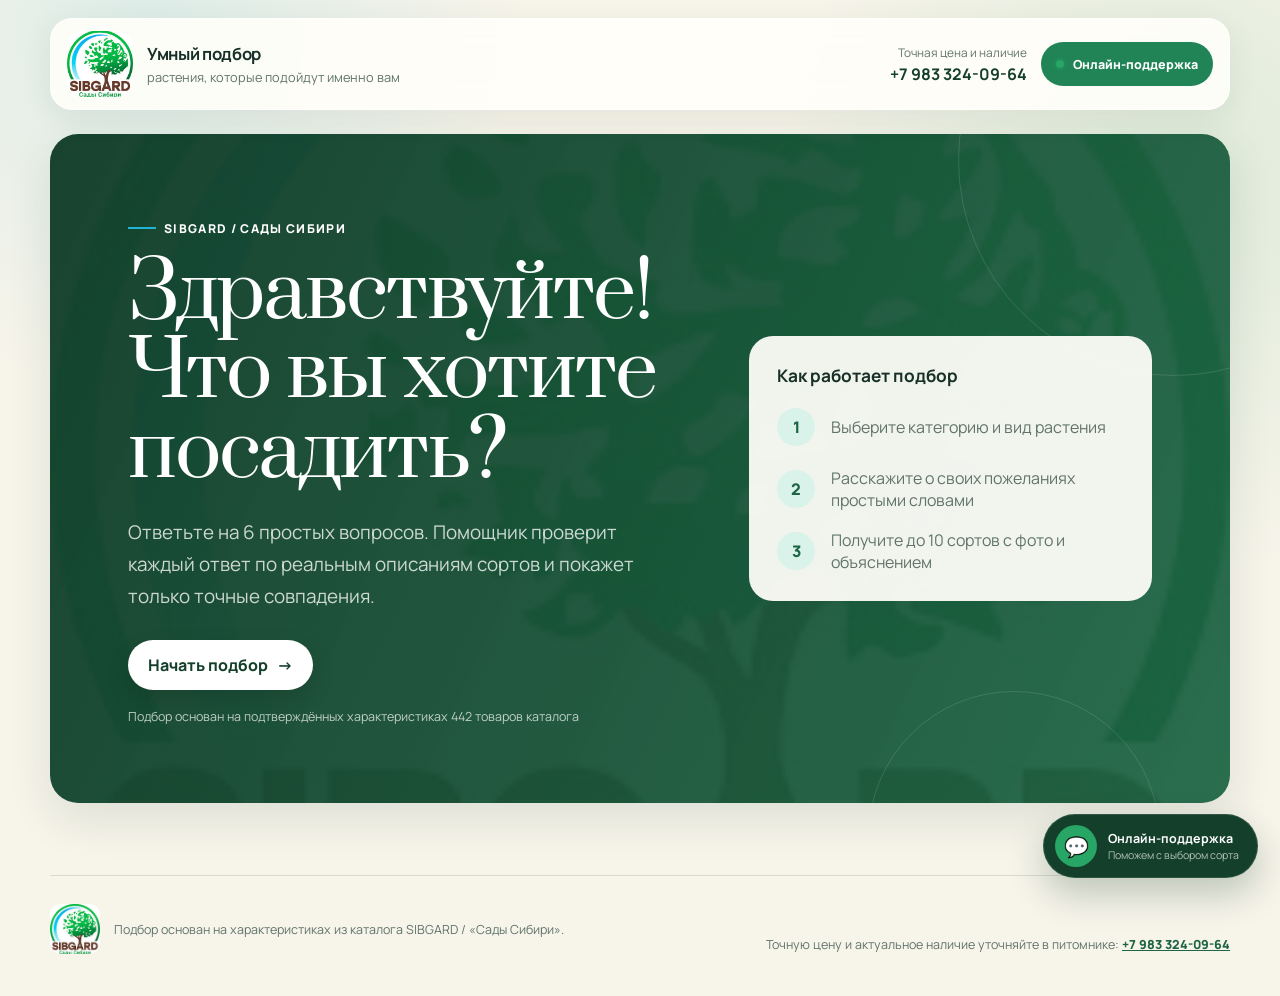
==== index.html @ 23dcd030 "Publish SIBGARD plant assistant" ====
<!doctype html>
<html lang="ru">
  <head>
    <meta charset="UTF-8" />
    <meta name="viewport" content="width=device-width, initial-scale=1.0" />
    <meta
      name="description"
      content="Умный помощник SIBGARD подбирает растения из каталога «Сады Сибири» по простым понятным вопросам."
    />
    <title>Умный подбор растений — SIBGARD</title>
    <link rel="preconnect" href="https://online.moysklad.ru" />
    <link rel="stylesheet" href="styles.css?v=20260725-1" />
  </head>
  <body>
    <header class="site-header">
      <button class="brand" type="button" data-action="home" aria-label="На главную">
        <img src="assets/sibgard-logo.jpg" alt="SIBGARD — Сады Сибири" />
        <span>
          <strong>Умный подбор</strong>
          <small>растения, которые подойдут именно вам</small>
        </span>
      </button>
      <div class="header-actions">
        <a class="header-phone" href="tel:+79833240964">
          <span>Точная цена и наличие</span>
          <strong>+7 983 324-09-64</strong>
        </a>
        <button class="header-support" type="button" data-action="support-open">
          <span class="status-dot"></span>
          Онлайн-поддержка
        </button>
      </div>
    </header>

    <main id="app" tabindex="-1" aria-live="polite"></main>

    <button class="support-fab" type="button" data-action="support-open" aria-controls="support-panel">
      <span class="support-fab-icon" aria-hidden="true">💬</span>
      <span><strong>Онлайн-поддержка</strong><small>Поможем с выбором сорта</small></span>
    </button>

    <aside class="support-panel" id="support-panel" aria-label="Онлайн-поддержка" aria-hidden="true" hidden>
      <div class="support-panel-head">
        <div>
          <span class="status-dot"></span>
          <strong>Поддержка SIBGARD</strong>
        </div>
        <button type="button" data-action="support-close" aria-label="Закрыть поддержку">×</button>
      </div>
      <div class="support-log" id="support-log" aria-live="polite">
        <div class="support-message bot-message">
          <img src="assets/sibgard-logo.jpg" alt="" />
          <p>Здравствуйте! Я онлайн-консультант SIBGARD. Напишите название растения, сорта или свой вопрос — отвечу прямо здесь.</p>
        </div>
      </div>
      <div class="support-suggestions" aria-label="Быстрые вопросы">
        <button type="button" data-support-question="Найти яблоню">Найти яблоню</button>
        <button type="button" data-support-question="Как узнать точную цену?">Узнать цену</button>
        <button type="button" data-support-question="Помоги выбрать растение">Помочь с выбором</button>
      </div>
      <form class="support-form" id="support-form">
        <label class="sr-only" for="support-input">Вопрос онлайн-консультанту</label>
        <input id="support-input" type="text" autocomplete="off" placeholder="Напишите вопрос…" maxlength="180" required />
        <button type="submit" aria-label="Отправить вопрос">→</button>
      </form>
      <small>Консультант ищет ответы по каталогу. Точную цену и наличие подтвердит питомник по <a href="tel:+79833240964">+7 983 324-09-64</a>.</small>
    </aside>

    <footer class="site-footer">
      <div>
        <img src="assets/sibgard-logo.jpg" alt="" />
        <p>Подбор основан на характеристиках из каталога SIBGARD / «Сады Сибири».</p>
      </div>
      <p>
        Точную цену и актуальное наличие уточняйте в питомнике:
        <a href="tel:+79833240964">+7 983 324-09-64</a>
      </p>
    </footer>

    <script src="data/catalog.js?v=20260725-1"></script>
    <script src="data/branches.js?v=20260725-1"></script>
    <script src="app.js?v=20260725-1"></script>
  </body>
</html>
---- styles.css ----
@import url('https://fonts.googleapis.com/css2?family=Manrope:wght@400;500;600;700;800&family=Prata&display=swap');

:root {
  --green-950: #143f2b;
  --green-800: #1d6543;
  --green-700: #208456;
  --green-600: #27a665;
  --green-100: #e8f6ee;
  --mint: #d9f3eb;
  --sky: #1fb4d5;
  --brown: #6c3524;
  --cream: #f7f4ea;
  --paper: #fffef9;
  --ink: #173027;
  --muted: #60746b;
  --line: #dbe7de;
  --warning: #fff4d8;
  --shadow: 0 16px 45px rgba(20, 63, 43, 0.11);
  --radius-lg: 28px;
  --radius-md: 18px;
  --radius-sm: 12px;
}

* {
  box-sizing: border-box;
}

html {
  scroll-behavior: smooth;
  max-width: 100%;
  overflow-x: clip;
}

body {
  margin: 0;
  color: var(--ink);
  background:
    radial-gradient(circle at 12% 3%, rgba(31, 180, 213, 0.12), transparent 23rem),
    radial-gradient(circle at 92% 18%, rgba(39, 166, 101, 0.12), transparent 25rem),
    var(--cream);
  font-family: 'Manrope', system-ui, -apple-system, BlinkMacSystemFont, 'Segoe UI', sans-serif;
  min-height: 100vh;
  max-width: 100%;
  overflow-x: clip;
}

button,
a {
  font: inherit;
}

button {
  color: inherit;
}

button:focus-visible,
a:focus-visible {
  outline: 3px solid rgba(31, 180, 213, 0.55);
  outline-offset: 3px;
}

.site-header {
  width: min(1180px, calc(100% - 32px));
  min-height: 92px;
  margin: 18px auto 0;
  padding: 12px 16px;
  display: flex;
  align-items: center;
  justify-content: space-between;
  gap: 24px;
  background: rgba(255, 254, 249, 0.92);
  border: 1px solid rgba(255, 255, 255, 0.75);
  border-radius: 22px;
  box-shadow: 0 8px 30px rgba(20, 63, 43, 0.08);
  backdrop-filter: blur(15px);
  position: relative;
  z-index: 5;
}

.brand {
  min-width: 0;
  padding: 0;
  display: flex;
  align-items: center;
  gap: 14px;
  text-align: left;
  background: transparent;
  border: 0;
  cursor: pointer;
}

.brand img {
  width: 66px;
  height: 66px;
  object-fit: cover;
  border-radius: 15px;
}

.brand span {
  min-width: 0;
  display: grid;
  gap: 3px;
}

.brand strong {
  font-size: 1.05rem;
  letter-spacing: -0.02em;
}

.brand small {
  color: var(--muted);
  font-size: 0.8rem;
}

.header-phone {
  display: grid;
  gap: 2px;
  text-align: right;
  color: var(--green-950);
  text-decoration: none;
}

.header-phone span {
  color: var(--muted);
  font-size: 0.74rem;
}

.header-phone strong {
  font-size: 1rem;
}

.header-actions {
  min-width: 0;
  display: flex;
  align-items: center;
  gap: 14px;
}

.header-support {
  min-height: 44px;
  padding: 10px 15px;
  display: inline-flex;
  align-items: center;
  gap: 9px;
  color: white;
  background: var(--green-700);
  border: 0;
  border-radius: 999px;
  font-size: 0.78rem;
  font-weight: 800;
  cursor: pointer;
}

#app {
  width: min(1180px, calc(100% - 32px));
  margin: 24px auto 72px;
  min-height: 62vh;
}

.hero {
  min-height: 510px;
  padding: clamp(32px, 7vw, 78px);
  display: grid;
  grid-template-columns: minmax(0, 1.15fr) minmax(300px, 0.85fr);
  align-items: center;
  gap: clamp(26px, 6vw, 80px);
  color: white;
  background:
    linear-gradient(115deg, rgba(20, 63, 43, 0.98), rgba(29, 101, 67, 0.94)),
    url('assets/sibgard-logo.jpg') center/cover;
  border-radius: var(--radius-lg);
  overflow: hidden;
  position: relative;
  box-shadow: var(--shadow);
}

.hero::before,
.hero::after {
  content: '';
  position: absolute;
  border: 1px solid rgba(255, 255, 255, 0.12);
  border-radius: 50%;
}

.hero::before {
  width: 430px;
  height: 430px;
  right: -160px;
  top: -190px;
}

.hero::after {
  width: 290px;
  height: 290px;
  right: 70px;
  bottom: -180px;
}

.eyebrow {
  display: inline-flex;
  align-items: center;
  gap: 8px;
  margin: 0 0 18px;
  color: inherit;
  font-size: 0.76rem;
  font-weight: 800;
  letter-spacing: 0.11em;
  text-transform: uppercase;
}

.eyebrow::before {
  content: '';
  width: 28px;
  height: 2px;
  background: var(--sky);
}

h1,
h2,
h3,
p {
  margin-top: 0;
}

h1,
h2 {
  font-family: 'Prata', Georgia, serif;
  font-weight: 400;
  letter-spacing: -0.025em;
}

.hero h1 {
  max-width: 680px;
  margin-bottom: 22px;
  font-size: clamp(2.5rem, 6vw, 5.2rem);
  line-height: 1.04;
}

.hero-copy > p:not(.eyebrow) {
  max-width: 630px;
  margin-bottom: 28px;
  color: rgba(255, 255, 255, 0.78);
  font-size: clamp(1rem, 1.8vw, 1.18rem);
  line-height: 1.7;
}

.primary-button,
.secondary-button,
.link-button {
  min-height: 50px;
  padding: 13px 20px;
  display: inline-flex;
  align-items: center;
  justify-content: center;
  gap: 9px;
  border-radius: 999px;
  font-weight: 750;
  text-decoration: none;
  cursor: pointer;
  transition: transform 160ms ease, box-shadow 160ms ease, background 160ms ease;
}

.primary-button {
  color: var(--green-950);
  background: white;
  border: 0;
  box-shadow: 0 10px 25px rgba(0, 0, 0, 0.12);
}

.primary-button.green {
  color: white;
  background: var(--green-700);
}

.secondary-button {
  color: var(--green-950);
  background: transparent;
  border: 1px solid var(--line);
}

.link-button {
  min-height: 44px;
  color: var(--green-800);
  background: var(--green-100);
  border: 0;
}

.primary-button:hover,
.secondary-button:hover,
.link-button:hover {
  transform: translateY(-2px);
  box-shadow: 0 10px 24px rgba(20, 63, 43, 0.12);
}

.hero-panel {
  padding: 28px;
  color: var(--ink);
  background: rgba(255, 254, 249, 0.94);
  border-radius: 24px;
  position: relative;
  z-index: 1;
}

.hero-panel strong {
  display: block;
  margin-bottom: 18px;
  font-size: 1.08rem;
}

.hero-panel ol {
  margin: 0;
  padding: 0;
  display: grid;
  gap: 18px;
  list-style: none;
  counter-reset: steps;
}

.hero-panel li {
  min-height: 44px;
  display: grid;
  grid-template-columns: 42px 1fr;
  align-items: center;
  gap: 12px;
  color: var(--muted);
  counter-increment: steps;
}

.hero-panel li::before {
  content: counter(steps);
  width: 38px;
  height: 38px;
  display: grid;
  place-items: center;
  color: var(--green-800);
  background: var(--mint);
  border-radius: 50%;
  font-weight: 800;
}

.catalog-note {
  margin-top: 18px;
  color: rgba(255, 255, 255, 0.72);
  font-size: 0.78rem;
}

.section-shell {
  padding: clamp(26px, 5vw, 52px);
  background: rgba(255, 254, 249, 0.93);
  border: 1px solid rgba(255, 255, 255, 0.8);
  border-radius: var(--radius-lg);
  box-shadow: var(--shadow);
}

.section-head {
  max-width: 760px;
  margin-bottom: 28px;
}

.section-head h1,
.section-head h2 {
  margin-bottom: 12px;
  font-size: clamp(2rem, 4vw, 3.25rem);
  line-height: 1.12;
}

.section-head p {
  color: var(--muted);
  line-height: 1.65;
}

.breadcrumbs {
  margin-bottom: 24px;
  display: flex;
  align-items: center;
  flex-wrap: wrap;
  gap: 8px;
  color: var(--muted);
  font-size: 0.84rem;
}

.breadcrumbs button {
  padding: 0;
  color: var(--green-800);
  background: none;
  border: 0;
  cursor: pointer;
}

.groups-grid {
  display: grid;
  grid-template-columns: repeat(3, minmax(0, 1fr));
  gap: 16px;
}

.quick-search {
  margin: 0 0 26px;
  padding: 20px;
  background: linear-gradient(135deg, #edf8f2, #eef8fb);
  border: 1px solid #d2e8da;
  border-radius: 18px;
}

.quick-search > label {
  margin-bottom: 9px;
  display: block;
  font-size: 0.88rem;
  font-weight: 800;
}

.quick-search-field {
  min-height: 54px;
  padding: 5px 6px 5px 16px;
  display: grid;
  grid-template-columns: auto 1fr auto;
  align-items: center;
  gap: 10px;
  background: white;
  border: 1px solid var(--line);
  border-radius: 999px;
}

.quick-search-field > span {
  color: var(--green-700);
  font-size: 1.5rem;
  line-height: 1;
}

.quick-search-field input {
  min-width: 0;
  padding: 9px 0;
  color: var(--ink);
  background: transparent;
  border: 0;
  outline: 0;
}

.quick-search-field button {
  min-height: 42px;
  padding: 9px 20px;
  color: white;
  background: var(--green-700);
  border: 0;
  border-radius: 999px;
  font-weight: 800;
  cursor: pointer;
}

.quick-search > small {
  margin: 8px 5px 0;
  display: block;
  color: var(--muted);
  font-size: 0.68rem;
}

.quick-search-results:not(:empty) {
  margin: -8px 0 28px;
}

.search-result-head {
  margin-bottom: 10px;
  display: flex;
  align-items: center;
  justify-content: space-between;
  gap: 12px;
}

.search-result-head button {
  padding: 5px 0;
  color: var(--green-800);
  background: none;
  border: 0;
  cursor: pointer;
}

.search-result-list {
  display: grid;
  grid-template-columns: repeat(2, minmax(0, 1fr));
  gap: 10px;
}

.search-result-card {
  min-width: 0;
  padding: 10px;
  display: grid;
  grid-template-columns: 62px minmax(0, 1fr) auto;
  align-items: center;
  gap: 11px;
  background: white;
  border: 1px solid var(--line);
  border-radius: 15px;
}

.search-result-card img {
  width: 62px;
  height: 62px;
  object-fit: cover;
  border-radius: 11px;
}

.search-result-card > div {
  min-width: 0;
  display: grid;
  gap: 2px;
}

.search-result-card small {
  color: var(--green-700);
  font-size: 0.63rem;
}

.search-result-card strong {
  overflow: hidden;
  font-size: 0.76rem;
  text-overflow: ellipsis;
  white-space: nowrap;
}

.search-result-card span {
  color: var(--brown);
  font-size: 0.76rem;
  font-weight: 800;
}

.search-result-card em {
  color: var(--green-700);
  font-size: 0.61rem;
  font-style: normal;
  font-weight: 750;
}

.search-result-card button,
.search-result-card a {
  padding: 7px 10px;
  color: var(--green-800);
  background: var(--green-100);
  border: 0;
  border-radius: 999px;
  font-size: 0.64rem;
  font-weight: 750;
  text-decoration: none;
  cursor: pointer;
}

.search-result-card a {
  grid-column: 3;
  text-align: center;
}

.search-empty {
  padding: 17px 19px;
  color: var(--muted);
  background: #f8faf8;
  border: 1px dashed #b9d1c1;
  border-radius: 14px;
  font-size: 0.82rem;
}

.group-card {
  min-height: 295px;
  padding: 0;
  display: grid;
  grid-template-rows: 170px 1fr;
  text-align: left;
  background: var(--paper);
  border: 1px solid var(--line);
  border-radius: var(--radius-md);
  cursor: pointer;
  position: relative;
  overflow: hidden;
  transition: transform 180ms ease, border-color 180ms ease, box-shadow 180ms ease;
}

.group-card::after {
  content: '→';
  position: absolute;
  right: 20px;
  bottom: 20px;
  color: var(--green-700);
  font-size: 1.4rem;
}

.group-card:hover {
  transform: translateY(-4px);
  border-color: rgba(39, 166, 101, 0.45);
  box-shadow: 0 15px 32px rgba(20, 63, 43, 0.09);
}

.group-icon {
  width: 44px;
  height: 44px;
  position: absolute;
  left: 18px;
  bottom: -20px;
  display: grid;
  place-items: center;
  background: white;
  border-radius: 50%;
  box-shadow: 0 7px 20px rgba(20, 63, 43, 0.18);
  font-size: 1.35rem;
}

.group-photo-wrap {
  position: relative;
  overflow: hidden;
}

.group-photo {
  width: 100%;
  height: 100%;
  display: block;
  object-fit: cover;
  transition: transform 250ms ease;
}

.group-card:hover .group-photo {
  transform: scale(1.045);
}

.group-card-copy {
  padding: 30px 52px 20px 20px;
  display: flex;
  flex-direction: column;
  align-items: flex-start;
}

.group-card strong {
  margin-bottom: 7px;
  font-size: 1.05rem;
}

.group-card small {
  color: var(--muted);
  line-height: 1.5;
}

.species-grid {
  display: grid;
  grid-template-columns: repeat(3, minmax(0, 1fr));
  gap: 18px;
}

.species-card {
  min-height: 290px;
  padding: 0;
  display: flex;
  flex-direction: column;
  text-align: left;
  color: var(--ink);
  background-color: #fffef9;
  border: 1px solid var(--line);
  border-radius: var(--radius-md);
  overflow: hidden;
  -webkit-appearance: none;
  appearance: none;
  isolation: isolate;
  cursor: pointer;
  transition: transform 180ms ease, box-shadow 180ms ease;
}

.species-card:hover {
  transform: translateY(-4px);
  box-shadow: 0 16px 34px rgba(20, 63, 43, 0.12);
}

.species-image {
  width: 100%;
  height: 178px;
  min-height: 178px;
  flex: 0 0 178px;
  display: block;
  object-fit: cover;
  background: var(--green-100);
  background-position: center;
  background-size: cover;
}

.search-result-card img,
.product-image,
.support-product-links img {
  background-color: var(--green-100);
  background-position: center;
  background-size: cover;
}

.species-card-content {
  width: 100%;
  min-height: 0;
  padding: 18px 20px 20px;
  flex: 1 0 auto;
  display: block;
  position: relative;
  z-index: 2;
  color: var(--ink);
  background-color: #fffef9;
  -webkit-transform: translateZ(0);
  transform: translateZ(0);
}

.species-card-content strong {
  margin-bottom: 7px;
  display: block;
  font-size: 1.03rem;
}

.species-card-content small {
  margin-top: 7px;
  display: block;
  color: var(--muted);
  line-height: 1.45;
}

.species-count {
  color: var(--green-700) !important;
  font-weight: 700;
}

.helper-card .species-image-wrap {
  width: 100%;
  height: 178px;
  min-height: 178px;
  flex: 0 0 178px;
  display: grid;
  place-items: center;
  color: white;
  background: linear-gradient(135deg, var(--sky), var(--green-600));
  font-size: 4.3rem;
}

.quiz-shell {
  max-width: 900px;
  margin-inline: auto;
}

.progress-meta {
  margin-bottom: 10px;
  display: flex;
  justify-content: space-between;
  gap: 20px;
  color: var(--muted);
  font-size: 0.82rem;
}

.progress-track {
  height: 8px;
  margin-bottom: 32px;
  background: #e7eee9;
  border-radius: 999px;
  overflow: hidden;
}

.progress-value {
  height: 100%;
  background: linear-gradient(90deg, var(--sky), var(--green-600));
  border-radius: inherit;
  transition: width 220ms ease;
}

.question-number {
  margin-bottom: 12px;
  color: var(--green-700);
  font-size: 0.8rem;
  font-weight: 800;
  letter-spacing: 0.08em;
  text-transform: uppercase;
}

.question-card h1 {
  margin-bottom: 12px;
  font-size: clamp(2rem, 4vw, 3rem);
  line-height: 1.15;
}

.question-hint {
  max-width: 680px;
  margin-bottom: 26px;
  color: var(--muted);
  line-height: 1.6;
}

.answer-list {
  display: grid;
  gap: 12px;
}

.answer-button {
  min-height: 64px;
  padding: 16px 20px;
  display: flex;
  align-items: center;
  gap: 14px;
  text-align: left;
  background: white;
  border: 1px solid var(--line);
  border-radius: 15px;
  cursor: pointer;
  transition: transform 150ms ease, border-color 150ms ease, background 150ms ease;
}

.answer-button::before {
  content: '';
  flex: 0 0 22px;
  width: 22px;
  height: 22px;
  border: 2px solid #b6c8bd;
  border-radius: 50%;
}

.answer-button:hover {
  transform: translateX(4px);
  border-color: var(--green-600);
  background: var(--green-100);
}

.answer-button small {
  margin-left: auto;
  color: var(--green-700);
  font-size: 0.7rem;
  font-weight: 750;
  white-space: nowrap;
}

.answer-button:disabled {
  color: #8c9a93;
  background: #f5f7f5;
  border-color: #e5eae6;
  cursor: not-allowed;
  opacity: 0.72;
}

.answer-button:disabled:hover {
  transform: none;
  background: #f5f7f5;
}

.answer-button:disabled small {
  color: #8c9a93;
}

.answer-button.neutral {
  color: var(--muted);
  background: #f8faf8;
}

.answer-button.neutral::before {
  content: '×';
  display: grid;
  place-items: center;
  color: var(--muted);
  border: 0;
  background: #e8eee9;
}

.question-source-note {
  margin: 14px 0 0;
  padding: 11px 13px;
  color: var(--muted);
  background: #f4f8f5;
  border: 1px solid var(--line);
  border-radius: 12px;
  font-size: 0.74rem;
  line-height: 1.55;
}

.quiz-actions {
  margin-top: 26px;
  display: flex;
  gap: 12px;
}

.results-top {
  display: grid;
  grid-template-columns: minmax(0, 1fr) auto;
  align-items: end;
  gap: 24px;
}

.results-top h1 {
  margin-bottom: 10px;
  font-size: clamp(2.1rem, 4.5vw, 3.65rem);
}

.result-count {
  color: var(--green-800);
  font-weight: 800;
}

.criteria-list {
  margin: 22px 0 28px;
  display: flex;
  flex-wrap: wrap;
  gap: 8px;
}

.criterion-chip {
  padding: 8px 12px;
  color: var(--green-950);
  background: var(--mint);
  border-radius: 999px;
  font-size: 0.78rem;
  font-weight: 700;
}

.notice {
  margin: 18px 0 28px;
  padding: 18px 20px;
  display: flex;
  align-items: flex-start;
  gap: 12px;
  color: #674b16;
  background: var(--warning);
  border: 1px solid #eedcae;
  border-radius: 15px;
  line-height: 1.55;
}

.notice::before {
  content: '!';
  flex: 0 0 26px;
  width: 26px;
  height: 26px;
  display: grid;
  place-items: center;
  color: white;
  background: #b77f11;
  border-radius: 50%;
  font-weight: 900;
}

.notice a {
  color: inherit;
  font-weight: 800;
}

.products-grid {
  display: grid;
  grid-template-columns: repeat(2, minmax(0, 1fr));
  gap: 20px;
}

.product-card {
  min-width: 0;
  display: grid;
  grid-template-rows: 270px 1fr;
  background: white;
  border: 1px solid var(--line);
  border-radius: 22px;
  overflow: hidden;
}

.product-image-wrap {
  position: relative;
  background: var(--green-100);
  overflow: hidden;
}

.product-image {
  width: 100%;
  height: 100%;
  display: block;
  object-fit: cover;
  transition: transform 300ms ease;
}

.product-card:hover .product-image {
  transform: scale(1.035);
}

.availability {
  position: absolute;
  top: 16px;
  left: 16px;
  padding: 8px 11px;
  display: inline-flex;
  align-items: center;
  gap: 7px;
  color: var(--green-950);
  background: rgba(255, 255, 255, 0.94);
  border-radius: 999px;
  font-size: 0.75rem;
  font-weight: 800;
  box-shadow: 0 6px 16px rgba(20, 63, 43, 0.12);
}

.match-count {
  position: absolute;
  top: 16px;
  right: 16px;
  padding: 8px 11px;
  color: white;
  background: rgba(20, 63, 43, 0.92);
  border-radius: 999px;
  font-size: 0.72rem;
  font-weight: 800;
}

.discount-badge {
  position: absolute;
  top: 16px;
  right: 16px;
  padding: 8px 12px;
  color: #72240f;
  background: #ffe1b8;
  border: 1px solid rgba(170, 75, 27, 0.18);
  border-radius: 999px;
  font-size: 0.74rem;
  font-weight: 900;
  box-shadow: 0 6px 16px rgba(90, 40, 18, 0.14);
}

.discount-badge + .match-count {
  top: 56px;
}

.availability::before,
.status-dot {
  content: '';
  width: 8px;
  height: 8px;
  display: inline-block;
  background: var(--green-600);
  border-radius: 50%;
  box-shadow: 0 0 0 3px rgba(39, 166, 101, 0.16);
}

.product-content {
  padding: 22px;
  display: flex;
  flex-direction: column;
}

.product-content h2 {
  margin-bottom: 10px;
  font-family: 'Manrope', system-ui, sans-serif;
  font-size: 1.2rem;
  font-weight: 800;
  line-height: 1.35;
}

.price-row {
  margin-bottom: 16px;
  display: flex;
  align-items: baseline;
  justify-content: space-between;
  gap: 10px;
}

.price-stack {
  display: inline-flex;
  align-items: baseline;
  flex-wrap: wrap;
  gap: 8px;
}

.price {
  color: var(--brown);
  font-size: 1.45rem;
  font-weight: 850;
}

.old-price {
  color: #8f9691;
  font-size: 0.82rem;
  font-weight: 650;
  text-decoration-thickness: 1.5px;
}

.price-note {
  color: var(--muted);
  font-size: 0.7rem;
}

.discount-inline {
  width: fit-content;
  padding: 2px 7px;
  color: #72240f;
  background: #ffe1b8;
  border-radius: 999px;
  font-size: 0.61rem;
  font-weight: 850;
}

.product-description {
  margin-bottom: 16px;
  color: var(--muted);
  font-size: 0.87rem;
  line-height: 1.62;
}

.product-details {
  margin: -4px 0 16px;
  color: var(--muted);
  font-size: 0.8rem;
}

.product-details summary {
  width: fit-content;
  color: var(--green-800);
  font-weight: 750;
  cursor: pointer;
}

.product-details p {
  margin: 10px 0 0;
  line-height: 1.6;
}

.product-references {
  margin: -4px 0 16px;
  padding: 12px 14px;
  color: var(--muted);
  background: #f3f8f5;
  border: 1px solid var(--line);
  border-radius: 12px;
  font-size: 0.76rem;
  line-height: 1.5;
}

.product-references strong {
  display: block;
  margin-bottom: 6px;
  color: var(--green-950);
}

.product-references ul {
  margin: 0;
  padding-left: 18px;
}

.product-references a {
  color: var(--green-800);
  font-weight: 700;
}

.external-evidence-box {
  margin: -4px 0 18px;
  padding: 13px 14px;
  color: #5f4c20;
  background: #fff8df;
  border: 1px solid #ead99c;
  border-radius: 12px;
  font-size: 0.76rem;
  line-height: 1.55;
}

.external-evidence-box > strong {
  display: block;
  margin-bottom: 6px;
  color: #554214;
}

.external-evidence-box p,
.external-evidence-box ul {
  margin: 0;
}

.external-evidence-box ul {
  padding-left: 18px;
}

.external-evidence-box li + li {
  margin-top: 6px;
}

.external-evidence-box a,
.why-box a {
  color: var(--green-800);
  font-weight: 750;
}

.why-box {
  margin-bottom: 18px;
  padding: 14px;
  background: #f4f9f5;
  border-radius: 13px;
}

.why-box strong {
  display: block;
  margin-bottom: 8px;
  color: var(--green-800);
  font-size: 0.78rem;
}

.why-box ul {
  margin: 0;
  padding-left: 18px;
  color: var(--muted);
  font-size: 0.78rem;
  line-height: 1.55;
}

.why-box li + li {
  margin-top: 8px;
}

.why-box li b,
.why-box li span {
  display: block;
}

.why-box li b {
  margin-bottom: 2px;
  color: var(--ink);
}

.product-actions {
  margin-top: auto;
  display: grid;
  grid-template-columns: 1fr 1fr;
  gap: 10px;
}

.product-actions a {
  min-height: 46px;
  padding: 11px 13px;
  display: grid;
  place-items: center;
  text-align: center;
  border-radius: 999px;
  font-size: 0.78rem;
  font-weight: 800;
  text-decoration: none;
}

.buy-link {
  color: white;
  background: var(--green-700);
}

.call-link {
  color: var(--green-800);
  background: var(--green-100);
}

.no-results {
  padding: 38px;
  text-align: center;
  background: #f6faf7;
  border: 1px dashed #b9d1c1;
  border-radius: var(--radius-md);
}

.no-results h2 {
  margin-bottom: 12px;
  font-family: 'Manrope', system-ui, sans-serif;
  font-weight: 800;
}

.no-results p {
  max-width: 640px;
  margin: 0 auto 22px;
  color: var(--muted);
  line-height: 1.6;
}

.helper-results {
  display: grid;
  gap: 14px;
}

.helper-result {
  padding: 20px;
  display: flex;
  align-items: center;
  justify-content: space-between;
  gap: 20px;
  background: white;
  border: 1px solid var(--line);
  border-radius: var(--radius-md);
}

.helper-result h3 {
  margin-bottom: 6px;
}

.helper-result p {
  margin: 0;
  color: var(--muted);
  font-size: 0.85rem;
}

.support-fab {
  position: fixed;
  right: 22px;
  bottom: 22px;
  z-index: 20;
  min-height: 62px;
  padding: 10px 18px 10px 11px;
  display: flex;
  align-items: center;
  gap: 11px;
  text-align: left;
  color: white;
  background: var(--green-950);
  border: 1px solid rgba(255, 255, 255, 0.12);
  border-radius: 999px;
  box-shadow: 0 16px 35px rgba(20, 63, 43, 0.25);
  cursor: pointer;
}

.support-fab-icon {
  width: 42px;
  height: 42px;
  display: grid;
  place-items: center;
  background: var(--green-600);
  border-radius: 50%;
  font-size: 1.25rem;
}

.support-fab > span:last-child {
  display: grid;
  gap: 1px;
}

.support-fab strong {
  font-size: 0.78rem;
}

.support-fab small {
  color: rgba(255, 255, 255, 0.68);
  font-size: 0.66rem;
}

.support-panel {
  width: min(370px, calc(100% - 24px));
  max-height: min(650px, calc(100vh - 120px));
  position: fixed;
  right: 22px;
  bottom: 96px;
  z-index: 30;
  color: var(--ink);
  background: white;
  border: 1px solid var(--line);
  border-radius: 22px;
  box-shadow: 0 24px 60px rgba(20, 63, 43, 0.24);
  overflow: hidden;
}

.support-panel[hidden] {
  display: none;
}

.support-panel-head {
  padding: 17px 18px;
  display: flex;
  align-items: center;
  justify-content: space-between;
  gap: 12px;
  color: white;
  background: var(--green-950);
}

.support-panel-head > div {
  display: flex;
  align-items: center;
  gap: 10px;
}

.support-panel-head button {
  width: 34px;
  height: 34px;
  display: grid;
  place-items: center;
  color: white;
  background: rgba(255, 255, 255, 0.12);
  border: 0;
  border-radius: 50%;
  font-size: 1.35rem;
  cursor: pointer;
}

.support-log {
  max-height: 300px;
  padding: 10px 0 2px;
  overflow-y: auto;
  overscroll-behavior: contain;
}

.support-message {
  margin: 8px 16px;
  display: grid;
  grid-template-columns: 36px 1fr;
  align-items: start;
  gap: 9px;
}

.support-message img {
  width: 36px;
  height: 36px;
  object-fit: cover;
  border-radius: 10px;
}

.support-message p,
.support-message > div {
  margin: 0;
  padding: 12px 14px;
  color: var(--muted);
  background: #f1f7f3;
  border-radius: 6px 16px 16px 16px;
  font-size: 0.8rem;
  line-height: 1.55;
}

.support-message > div p {
  padding: 0;
  background: transparent;
}

.support-message a {
  color: var(--green-800);
  font-weight: 800;
}

.user-message {
  display: flex;
  justify-content: flex-end;
}

.user-message p {
  max-width: 82%;
  color: white;
  background: var(--green-700);
  border-radius: 16px 6px 16px 16px;
}

.support-suggestions {
  padding: 10px 16px 8px;
  display: flex;
  gap: 6px;
  overflow-x: auto;
  border-top: 1px solid #edf1ee;
}

.support-suggestions button {
  padding: 7px 10px;
  flex: 0 0 auto;
  color: var(--green-800);
  background: var(--green-100);
  border: 0;
  border-radius: 999px;
  font-size: 0.65rem;
  font-weight: 750;
  cursor: pointer;
}

.support-form {
  margin: 0 16px 10px;
  padding: 4px 4px 4px 13px;
  display: grid;
  grid-template-columns: 1fr 40px;
  align-items: center;
  gap: 7px;
  background: #f5f8f6;
  border: 1px solid var(--line);
  border-radius: 999px;
}

.support-form input {
  min-width: 0;
  padding: 9px 0;
  color: var(--ink);
  background: transparent;
  border: 0;
  outline: 0;
}

.support-form button {
  width: 40px;
  height: 40px;
  display: grid;
  place-items: center;
  color: white;
  background: var(--green-700);
  border: 0;
  border-radius: 50%;
  font-size: 1.1rem;
  cursor: pointer;
}

.support-category-links,
.support-product-links {
  margin-top: 9px;
  display: grid;
  gap: 6px;
}

.support-category-links button {
  padding: 8px 10px;
  color: var(--green-800);
  background: white;
  border: 1px solid var(--line);
  border-radius: 10px;
  text-align: left;
  font-size: 0.68rem;
  font-weight: 750;
  cursor: pointer;
}

.support-product-links button {
  padding: 6px;
  display: grid;
  grid-template-columns: 38px 1fr;
  align-items: center;
  gap: 8px;
  text-align: left;
  background: white;
  border: 1px solid var(--line);
  border-radius: 11px;
  cursor: pointer;
}

.support-product-links img {
  width: 38px;
  height: 38px;
  object-fit: cover;
  border-radius: 8px;
}

.support-product-links span {
  min-width: 0;
  display: grid;
  gap: 1px;
}

.support-product-links b {
  overflow: hidden;
  color: var(--ink);
  font-size: 0.68rem;
  text-overflow: ellipsis;
  white-space: nowrap;
}

.support-product-links small {
  color: var(--brown);
  font-size: 0.64rem;
  font-weight: 800;
}

.support-panel > small {
  padding: 0 18px 14px;
  display: block;
  color: var(--muted);
  text-align: center;
  font-size: 0.67rem;
}

.support-panel > small a {
  color: var(--green-800);
  font-weight: 800;
}

.sr-only {
  width: 1px;
  height: 1px;
  padding: 0;
  position: absolute;
  overflow: hidden;
  clip: rect(0, 0, 0, 0);
  white-space: nowrap;
  border: 0;
}

.site-footer {
  width: min(1180px, calc(100% - 32px));
  margin: 0 auto;
  padding: 28px 0 42px;
  display: grid;
  grid-template-columns: 1fr 1fr;
  align-items: end;
  gap: 28px;
  color: var(--muted);
  border-top: 1px solid rgba(96, 116, 107, 0.2);
  font-size: 0.78rem;
  line-height: 1.55;
}

.site-footer > div {
  display: flex;
  align-items: center;
  gap: 14px;
}

.site-footer img {
  width: 50px;
  height: 50px;
  object-fit: cover;
  border-radius: 10px;
}

.site-footer p {
  margin: 0;
}

.site-footer > p {
  text-align: right;
}

.site-footer a {
  color: var(--green-800);
  font-weight: 800;
}

@media (max-width: 880px) {
  .hero {
    grid-template-columns: 1fr;
  }

  .hero-panel {
    max-width: 560px;
  }

  .groups-grid,
  .species-grid {
    grid-template-columns: repeat(2, minmax(0, 1fr));
  }

  .products-grid {
    grid-template-columns: 1fr;
  }
}

@media (max-width: 620px) {
  .site-header {
    min-height: 76px;
  }

  .brand img {
    width: 50px;
    height: 50px;
  }

  .brand small,
  .header-phone span {
    display: none;
  }

  .header-phone strong {
    font-size: 0.78rem;
  }

  .header-support {
    display: none;
  }

  .hero {
    min-height: auto;
    padding: 34px 24px;
  }

  .hero h1 {
    font-size: 2.5rem;
  }

  .groups-grid,
  .species-grid {
    grid-template-columns: 1fr;
  }

  .quick-search {
    padding: 15px;
  }

  .quick-search-field {
    grid-template-columns: auto 1fr;
    border-radius: 16px;
  }

  .quick-search-field button {
    grid-column: 1 / -1;
    width: 100%;
  }

  .search-result-list {
    grid-template-columns: 1fr;
  }

  .search-result-card {
    grid-template-columns: 54px minmax(0, 1fr) auto;
  }

  .search-result-card img {
    width: 54px;
    height: 54px;
  }

  .section-shell {
    padding: 24px 18px;
    border-radius: 22px;
  }

  .results-top {
    grid-template-columns: 1fr;
    align-items: start;
  }

  .product-card {
    grid-template-rows: 230px 1fr;
  }

  .product-actions {
    grid-template-columns: 1fr;
  }

  .support-fab {
    right: 12px;
    bottom: 12px;
  }

  .support-fab small {
    display: none;
  }

  .support-panel {
    right: 12px;
    bottom: 84px;
    max-height: calc(100vh - 104px);
    max-height: calc(100dvh - 104px);
  }

  .support-log {
    max-height: 38vh;
  }

  .site-footer {
    grid-template-columns: 1fr;
    padding-bottom: 100px;
  }

  .site-footer > p {
    text-align: left;
  }

  .helper-result {
    align-items: flex-start;
    flex-direction: column;
  }
}

@media (max-width: 430px) {
  .site-header,
  #app {
    width: calc(100% - 20px);
  }

  .site-header {
    min-height: 68px;
    margin-top: 10px;
    padding: 8px 10px;
    gap: 8px;
  }

  .brand {
    gap: 8px;
  }

  .brand img {
    width: 44px;
    height: 44px;
    flex: 0 0 44px;
    border-radius: 12px;
  }

  .brand strong {
    display: block;
    max-width: 118px;
    font-size: 0.74rem;
    line-height: 1.18;
    overflow-wrap: anywhere;
  }

  .header-actions {
    flex: 0 1 auto;
    gap: 6px;
  }

  .header-phone strong {
    font-size: 0.68rem;
    white-space: nowrap;
  }

  #app {
    margin-top: 14px;
  }

  .section-shell {
    padding: 21px 14px;
    border-radius: 18px;
  }

  .section-head {
    margin-bottom: 20px;
  }

  .section-head h1,
  .section-head h2 {
    font-size: clamp(1.85rem, 10vw, 2.35rem);
    overflow-wrap: anywhere;
  }

  .quick-search {
    padding: 12px;
  }

  .quick-search-field {
    padding: 6px 7px 6px 11px;
    gap: 7px;
  }

  .quick-search-field input,
  .support-form textarea {
    font-size: 16px;
  }

  .group-card {
    min-height: 270px;
    grid-template-rows: 150px 1fr;
  }

  .group-card-copy {
    padding: 21px 46px 18px 17px;
  }

  .support-panel {
    width: auto;
    left: 10px;
    right: 10px;
    bottom: 76px;
    border-radius: 18px;
  }

  .support-fab {
    max-width: calc(100% - 24px);
  }
}

@media (prefers-reduced-motion: reduce) {
  *,
  *::before,
  *::after {
    scroll-behavior: auto !important;
    transition: none !important;
  }
}
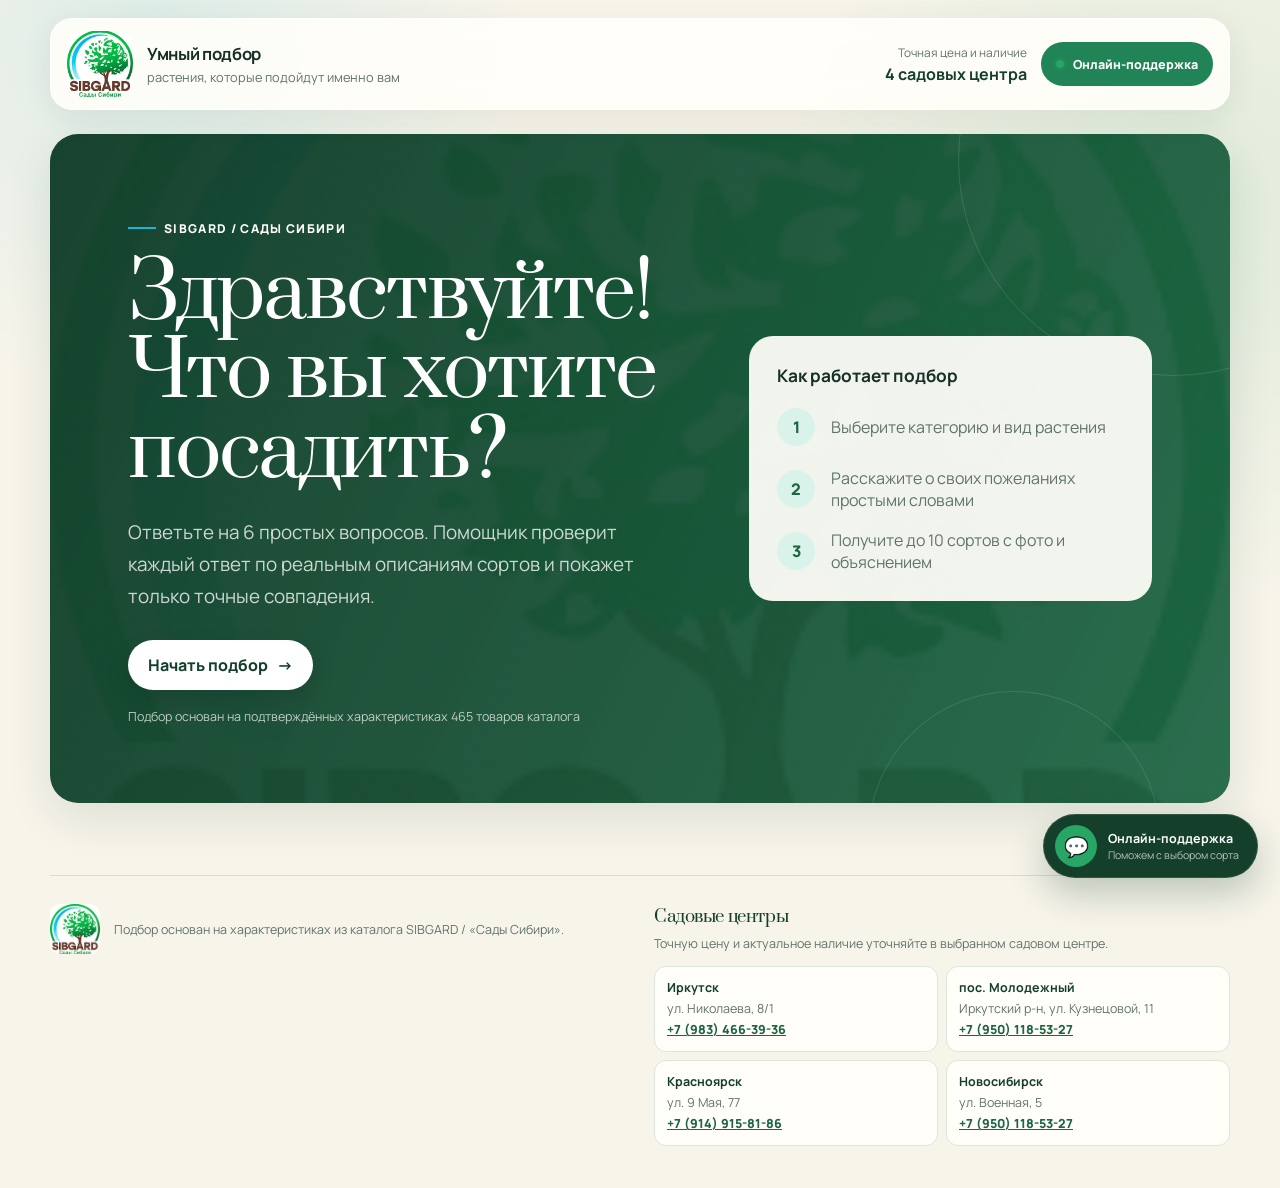
==== commit e42d449b: "Add July catalog and garden center contacts" ====
--- a/index.html
+++ b/index.html
@@ -9,7 +9,7 @@
     />
     <title>Умный подбор растений — SIBGARD</title>
     <link rel="preconnect" href="https://online.moysklad.ru" />
-    <link rel="stylesheet" href="styles.css?v=20260725-1" />
+    <link rel="stylesheet" href="styles.css?v=20260731-1" />
   </head>
   <body>
     <header class="site-header">
@@ -21,9 +21,9 @@
         </span>
       </button>
       <div class="header-actions">
-        <a class="header-phone" href="tel:+79833240964">
+        <a class="header-phone" href="#garden-centers">
           <span>Точная цена и наличие</span>
-          <strong>+7 983 324-09-64</strong>
+          <strong>4 садовых центра</strong>
         </a>
         <button class="header-support" type="button" data-action="support-open">
           <span class="status-dot"></span>
@@ -63,22 +63,44 @@
         <input id="support-input" type="text" autocomplete="off" placeholder="Напишите вопрос…" maxlength="180" required />
         <button type="submit" aria-label="Отправить вопрос">→</button>
       </form>
-      <small>Консультант ищет ответы по каталогу. Точную цену и наличие подтвердит питомник по <a href="tel:+79833240964">+7 983 324-09-64</a>.</small>
+      <small>Консультант ищет ответы по каталогу. Точную цену и наличие подтвердит выбранный <a href="#garden-centers">садовый центр</a>.</small>
     </aside>
 
     <footer class="site-footer">
-      <div>
+      <div class="footer-brand">
         <img src="assets/sibgard-logo.jpg" alt="" />
         <p>Подбор основан на характеристиках из каталога SIBGARD / «Сады Сибири».</p>
       </div>
-      <p>
-        Точную цену и актуальное наличие уточняйте в питомнике:
-        <a href="tel:+79833240964">+7 983 324-09-64</a>
-      </p>
+      <section class="garden-centers" id="garden-centers" aria-labelledby="garden-centers-title">
+        <h2 id="garden-centers-title">Садовые центры</h2>
+        <p>Точную цену и актуальное наличие уточняйте в выбранном садовом центре.</p>
+        <div class="garden-centers-grid">
+          <article class="garden-center-card">
+            <strong>Иркутск</strong>
+            <span>ул. Николаева, 8/1</span>
+            <a href="tel:+79834663936">+7 (983) 466-39-36</a>
+          </article>
+          <article class="garden-center-card">
+            <strong>пос. Молодежный</strong>
+            <span>Иркутский р-н, ул. Кузнецовой, 11</span>
+            <a href="tel:+79501185327">+7 (950) 118-53-27</a>
+          </article>
+          <article class="garden-center-card">
+            <strong>Красноярск</strong>
+            <span>ул. 9 Мая, 77</span>
+            <a href="tel:+79149158186">+7 (914) 915-81-86</a>
+          </article>
+          <article class="garden-center-card">
+            <strong>Новосибирск</strong>
+            <span>ул. Военная, 5</span>
+            <a href="tel:+79501185327">+7 (950) 118-53-27</a>
+          </article>
+        </div>
+      </section>
     </footer>
 
-    <script src="data/catalog.js?v=20260725-1"></script>
-    <script src="data/branches.js?v=20260725-1"></script>
-    <script src="app.js?v=20260725-1"></script>
+    <script src="data/catalog.js?v=20260731-1"></script>
+    <script src="data/branches.js?v=20260731-1"></script>
+    <script src="app.js?v=20260731-1"></script>
   </body>
 </html>
--- a/styles.css
+++ b/styles.css
@@ -1569,7 +1569,7 @@
   padding: 28px 0 42px;
   display: grid;
   grid-template-columns: 1fr 1fr;
-  align-items: end;
+  align-items: start;
   gap: 28px;
   color: var(--muted);
   border-top: 1px solid rgba(96, 116, 107, 0.2);
@@ -1577,7 +1577,7 @@
   line-height: 1.55;
 }
 
-.site-footer > div {
+.footer-brand {
   display: flex;
   align-items: center;
   gap: 14px;
@@ -1594,15 +1594,57 @@
   margin: 0;
 }
 
-.site-footer > p {
-  text-align: right;
-}
-
 .site-footer a {
   color: var(--green-800);
   font-weight: 800;
 }
 
+.garden-centers h2 {
+  margin: 0 0 4px;
+  color: var(--green-950);
+  font-size: 1.05rem;
+}
+
+.garden-centers > p {
+  margin: 0 0 12px;
+}
+
+.garden-centers-grid,
+.inline-garden-centers {
+  display: grid;
+  gap: 8px;
+}
+
+.garden-centers-grid {
+  grid-template-columns: repeat(2, minmax(0, 1fr));
+}
+
+.garden-center-card {
+  padding: 11px 12px;
+  display: grid;
+  gap: 2px;
+  background: #fffef9;
+  border: 1px solid var(--line);
+  border-radius: 12px;
+}
+
+.garden-center-card strong {
+  color: var(--green-950);
+}
+
+.inline-garden-centers {
+  margin-top: 8px;
+}
+
+.inline-garden-centers span {
+  padding: 7px 9px;
+  background: #fffef9;
+  border: 1px solid var(--line);
+  border-radius: 9px;
+  font-size: 0.7rem;
+  line-height: 1.4;
+}
+
 @media (max-width: 880px) {
   .hero {
     grid-template-columns: 1fr;
@@ -1639,6 +1681,11 @@
 
   .header-phone strong {
     font-size: 0.78rem;
+  }
+
+  .site-footer,
+  .garden-centers-grid {
+    grid-template-columns: 1fr;
   }
 
   .header-support {
